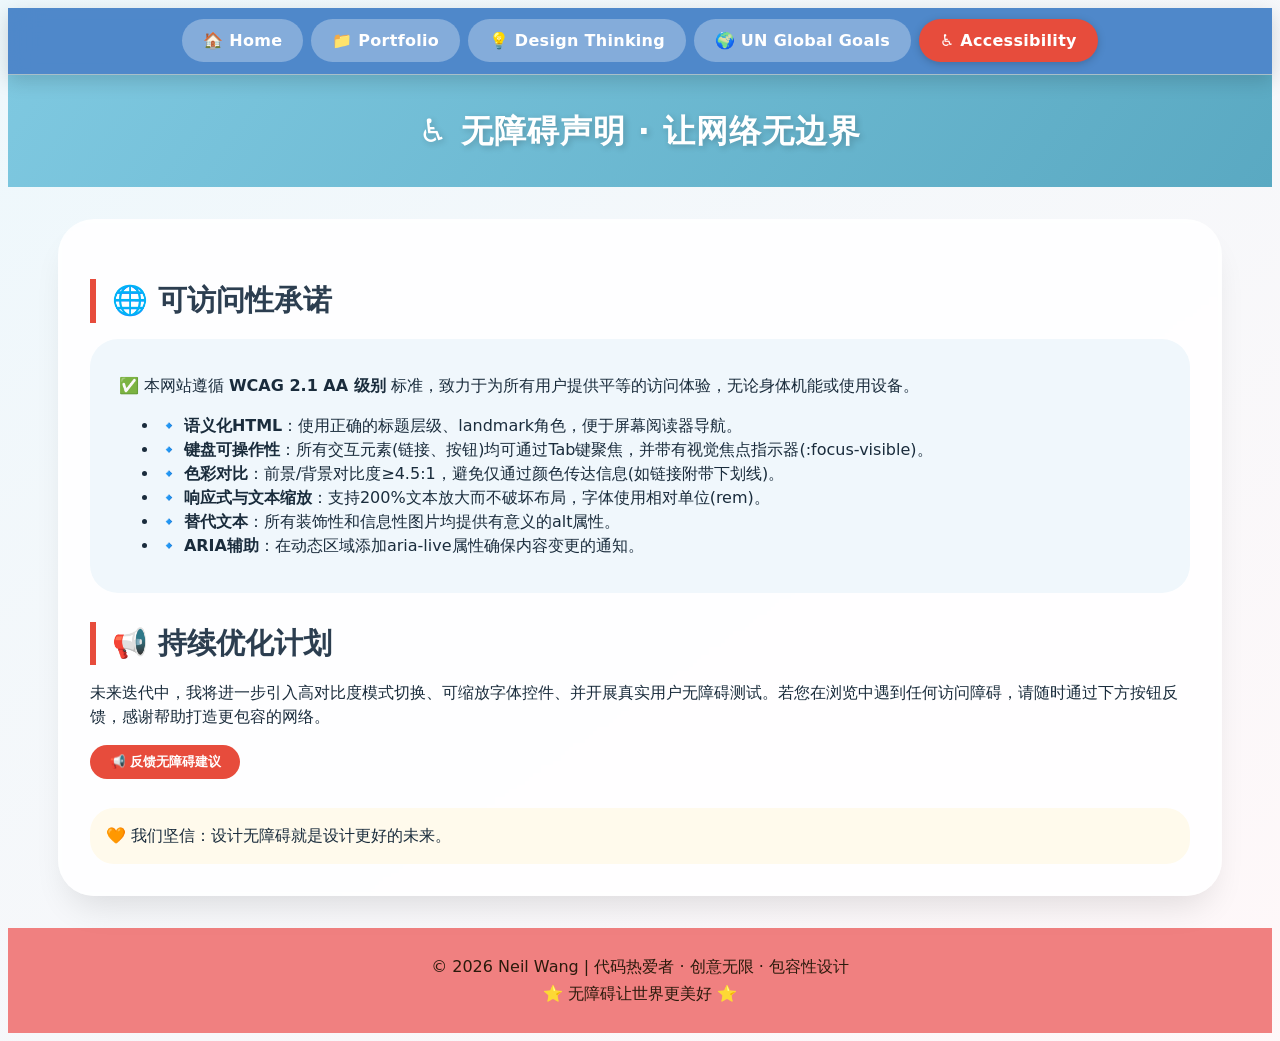
==== accessibility.html @ e58dd46d "music" ====
<!DOCTYPE html>
<html lang="zh-CN">
<head>
    <meta charset="UTF-8">
    <meta name="viewport" content="width=device-width, initial-scale=1.0, user-scalable=yes">
    <title>Neil Wang | 无障碍声明</title>
    <link rel="stylesheet" href="styles/main.css">
    <link rel="icon" type="image/x-icon" href="images/favicon.ico">
</head>
<body>

<nav>
    <ul>
        <li><a href="index.html">🏠 Home</a></li>
        <li><a href="portfolio.html">📁 Portfolio</a></li>
        <li><a href="design.html">💡 Design Thinking</a></li>
        <li><a href="globalgoals.html">🌍 UN Global Goals</a></li>
        <li><a href="accessibility.html" class="active">♿ Accessibility</a></li>
    </ul>
</nav>

<main>
    <div class="page-header">♿ 无障碍声明 · 让网络无边界</div>
    <div class="container">
        <h2 class="section-title">🌐 可访问性承诺</h2>
        <div class="access-list">
            <p>✅ 本网站遵循 <strong>WCAG 2.1 AA 级别</strong> 标准，致力于为所有用户提供平等的访问体验，无论身体机能或使用设备。</p>
            <ul style="margin-top: 0.8rem;">
                <li>🔹 <strong>语义化HTML</strong>：使用正确的标题层级、landmark角色，便于屏幕阅读器导航。</li>
                <li>🔹 <strong>键盘可操作性</strong>：所有交互元素(链接、按钮)均可通过Tab键聚焦，并带有视觉焦点指示器(:focus-visible)。</li>
                <li>🔹 <strong>色彩对比</strong>：前景/背景对比度≥4.5:1，避免仅通过颜色传达信息(如链接附带下划线)。</li>
                <li>🔹 <strong>响应式与文本缩放</strong>：支持200%文本放大而不破坏布局，字体使用相对单位(rem)。</li>
                <li>🔹 <strong>替代文本</strong>：所有装饰性和信息性图片均提供有意义的alt属性。</li>
                <li>🔹 <strong>ARIA辅助</strong>：在动态区域添加aria-live属性确保内容变更的通知。</li>
            </ul>
        </div>
        <h2 class="section-title">📢 持续优化计划</h2>
        <p>未来迭代中，我将进一步引入高对比度模式切换、可缩放字体控件、并开展真实用户无障碍测试。若您在浏览中遇到任何访问障碍，请随时通过下方按钮反馈，感谢帮助打造更包容的网络。</p>
        <button onclick="alert('欢迎反馈无障碍问题: neil.a11y@example.com 💌')">📢 反馈无障碍建议</button>
        <div style="margin-top: 1.8rem; background:#fffaec; border-radius:24px; padding:1rem;">
            🧡 我们坚信：设计无障碍就是设计更好的未来。
        </div>
    </div>
</main>

<footer>
    <p>© 2026 Neil Wang | 代码热爱者 · 创意无限 · 包容性设计</p>
    <div>⭐ 无障碍让世界更美好 ⭐</div>
</footer>
</body>
</html>
---- styles/main.css ----
<style>
/* styles/main.css - 所有页面共享的样式文件 */
* {
    margin: 0;
    padding: 0;
    box-sizing: border-box;
}

body {
    font-family: 'Segoe UI', 'Poppins', system-ui, -apple-system, sans-serif;
    background: linear-gradient(145deg, rgba(135, 206, 235, 0.15) 0%, rgba(255, 182, 193, 0.1) 100%);
    color: #1e2f3e;
    line-height: 1.5;
}


nav {
    position: sticky;
    top: 0;
    z-index: 1000;
    backdrop-filter: blur(12px);
    background: rgba(70, 130, 200, 0.95);
    box-shadow: 0 6px 18px rgba(0, 0, 0, 0.15);
    border-bottom: 1px solid rgba(255, 245, 200, 0.5);
}

nav ul {
    display: flex;
    justify-content: center;
    flex-wrap: wrap;
    gap: 0.5rem;
    list-style: none;
    padding: 0.7rem 1.5rem;
    max-width: 1300px;
    margin: 0 auto;
}

nav ul li a {
    display: inline-block;
    font-weight: 600;
    font-size: 1rem;
    padding: 0.6rem 1.3rem;
    border-radius: 40px;
    text-decoration: none;
    background: rgba(255, 255, 255, 0.3);
    color: white;
    transition: all 0.25s ease;
    letter-spacing: 0.3px;
}

nav ul li a:hover {
    background-color: #e74c3c;
    color: white;
    transform: translateY(-2px);
    box-shadow: 0 6px 14px rgba(231, 76, 60, 0.4);
}

nav ul li a.active {
    background-color: #e74c3c;
    color: white;
    box-shadow: 0 2px 8px rgba(0, 0, 0, 0.2);
}

@media (max-width: 700px) {
    nav ul li a {
        padding: 0.4rem 1rem;
        font-size: 0.85rem;
    }
}


.page-header {
    background: linear-gradient(125deg, #7ec8e0, #5aa9c2);
    padding: 2rem 1rem;
    text-align: center;
    color: white;
    font-size: 2rem;
    font-weight: bold;
    text-shadow: 2px 2px 6px rgba(0, 0, 0, 0.2);
    letter-spacing: 1px;
}

/* 主容器卡片 */
.container {
    max-width: 1100px;
    margin: 2rem auto;
    padding: 2rem;
    background: rgba(255, 255, 255, 0.88);
    backdrop-filter: blur(2px);
    border-radius: 36px;
    box-shadow: 0 20px 35px -12px rgba(0, 0, 0, 0.12);
}

.section-title {
    color: #2c3e50;
    border-left: 6px solid #e74c3c;
    padding-left: 1rem;
    margin: 1.8rem 0 1rem 0;
    font-size: 1.8rem;
}

/* 作品集卡片网格 */
.portfolio-grid {
    display: grid;
    grid-template-columns: repeat(auto-fit, minmax(280px, 1fr));
    gap: 2rem;
    margin: 2rem 0;
}

.card {
    background: white;
    border-radius: 28px;
    overflow: hidden;
    box-shadow: 0 8px 20px rgba(0, 0, 0, 0.1);
    transition: transform 0.2s, box-shadow 0.2s;
}

.card:hover {
    transform: translateY(-8px);
    box-shadow: 0 20px 30px -10px rgba(0, 0, 0, 0.2);
}

.card-img {
    width: 100%;
    height: 180px;
    object-fit: cover;
    background: #b0d4e8;
}

.card-content {
    padding: 1.2rem;
}

.card h3 {
    margin-bottom: 0.5rem;
    color: #e74c3c;
}

/* 设计思考步骤 */
.dt-step {
    background: #fef9e6;
    border-radius: 24px;
    padding: 1.2rem;
    margin-bottom: 1.2rem;
    border-left: 6px solid #e67e22;
}

/* 全球目标高亮 */
.goal-highlight {
    background: linear-gradient(120deg, #d4f1f9, #ffe6e6);
    padding: 1.5rem;
    border-radius: 32px;
    margin: 1rem 0;
}

/* 无障碍声明列表 */
.access-list {
    background: #f0f7fc;
    border-radius: 28px;
    padding: 1.2rem 1.8rem;
}

button, .btn {
    background: #e74c3c;
    color: white;
    border: none;
    padding: 0.5rem 1.2rem;
    border-radius: 60px;
    cursor: pointer;
    font-weight: bold;
    transition: 0.2s;
}

button:hover {
    background: #c0392b;
    transform: scale(0.98);
}

footer {
    background: #ffab91c9;
    background-color: lightcoral;
    text-align: center;
    padding: 1.5rem;
    color: #2c1a0c;
    margin-top: 2rem;
    font-weight: 500;
}

.profile-img-small {
    width: 130px;
    height: 130px;
    border-radius: 50%;
    object-fit: cover;
    float: right;
    margin-left: 20px;
    shape-outside: circle();
}

/* 焦点样式 */
:focus-visible {
    outline: 3px solid #e74c3c;
    outline-offset: 2px;
    border-radius: 6px;
}

@media (prefers-reduced-motion: reduce) {
    * {
        animation-duration: 0.01ms !important;
        scroll-behavior: auto !important;
    }
}

.container, .card, .goal-highlight, .access-list {
    color: #1a2c3c;
}

a {
    color: #c0392b;
    text-decoration: underline;
}

.profile-img-small {
    border: 3px solid white;
    box-shadow: 0 6px 14px rgba(0, 0, 0, 0.1);
}

.dt-step strong {
    color: #c0392b;
}

footer p, footer div {
    margin: 0.2rem;
}

.clearfix::after {
    content: "";
    clear: both;
    display: table;
}

/* 分割线样式 */
.divider {
    width: 80px;
    height: 4px;
    background: linear-gradient(90deg, #e74c3c, #f39c12, #e74c3c);
    margin: 20px auto;
    border-radius: 2px;
}

.divider-long {
    width: 100%;
    height: 2px;
    background: linear-gradient(90deg, transparent, #e74c3c, #f39c12, #e74c3c, transparent);
    margin: 30px 0;
    border-radius: 1px;
}

/* 时间显示区域 */
.time-display-area {
    background: linear-gradient(135deg, #667eea15, #764ba215);
    border-radius: 20px;
    padding: 20px;
    text-align: center;
    margin: 20px 0;
    border: 1px solid rgba(231, 76, 60, 0.2);
}

.current-time {
    font-size: 2.2rem;
    font-weight: bold;
    color: #e74c3c;
    font-family: monospace;
    letter-spacing: 2px;
}

/* 移动端适配 */
@media (max-width: 600px) {
    .container {
        padding: 1.2rem;
        margin: 1rem;
    }
    .profile-img-small {
        width: 90px;
        height: 90px;
        float: none;
        display: block;
        margin: 0 auto 1rem;
    }
    .current-time {
        font-size: 1.5rem;
    }
}

/* styles/main.css - 添加到文件末尾 */

/* ===== 主题切换按钮样式 ===== */
.theme-toggle {
    position: fixed;
    bottom: 100px;
    right: 20px;
    width: 50px;
    height: 50px;
    border-radius: 50%;
    background: #2c3e50;
    color: white;
    border: none;
    cursor: pointer;
    font-size: 24px;
    box-shadow: 0 4px 15px rgba(0, 0, 0, 0.2);
    z-index: 1000;
    transition: all 0.3s ease;
    display: flex;
    align-items: center;
    justify-content: center;
}

.theme-toggle:hover {
    transform: scale(1.1);
    box-shadow: 0 6px 20px rgba(0, 0, 0, 0.3);
}

.theme-toggle:active {
    transform: scale(0.95);
}

/* 移动端适配 */
@media (max-width: 768px) {
    .theme-toggle {
        bottom: 80px;
        right: 15px;
        width: 45px;
        height: 45px;
        font-size: 20px;
    }
}

/* ===== 暗色主题样式 ===== */
/* styles/main.css - 替换暗色主题部分为以下内容 */

/* ===== 暗色主题样式 (柔和不刺眼) ===== */
body.dark-theme {
    background: linear-gradient(145deg, #1e2a3a 0%, #1a2533 100%);
    color: #e8e8e8;
}

/* 头部 */
body.dark-theme .page-header {
    background: linear-gradient(125deg, #2c4a6e, #1e3a5f);
    color: #f0f0f0;
}

/* 主容器 - 半透明深色背景 */
body.dark-theme .container {
    background: rgba(35, 45, 55, 0.92);
    color: #e0e0e0;
}

/* 卡片样式 */
body.dark-theme .card {
    background: #2a3a4a;
    color: #e8e8e8;
    box-shadow: 0 8px 20px rgba(0, 0, 0, 0.25);
}

body.dark-theme .card:hover {
    background: #2f4052;
    box-shadow: 0 12px 28px rgba(0, 0, 0, 0.3);
}

body.dark-theme .card h3 {
    color: #ffaa7a;
}

/* 章节标题 */
body.dark-theme .section-title {
    color: #ffaa7a;
    border-left-color: #ff8c5a;
}

/* 设计思维步骤 */
body.dark-theme .dt-step {
    background: #2a3a48;
    color: #ddd;
    border-left-color: #ff8c5a;
}

body.dark-theme .dt-step strong {
    color: #ffaa7a;
}

/* 全球目标高亮 */
body.dark-theme .goal-highlight {
    background: linear-gradient(120deg, #2a3a48, #253545);
    color: #e0e0e0;
}

body.dark-theme .goal-highlight h2 {
    color: #6abf8a !important;
}

/* 无障碍声明列表 */
body.dark-theme .access-list {
    background: #2a3a48;
    color: #e0e0e0;
}

/* 时间显示区域 */
body.dark-theme .time-display-area {
    background: #2a3a48;
    border-color: #ffaa7a;
}

body.dark-theme .time-display-area h3 {
    color: #ffaa7a !important;
}

body.dark-theme .current-time {
    color: #ffaa7a;
}

body.dark-theme .current-time span {
    color: #aaa !important;
}

/* 按钮样式 */
body.dark-theme button {
    background: #ff7a4a;
}

body.dark-theme button:hover {
    background: #ff9668;
}

body.dark-theme button:first-child {
    background: #ff7a4a;
}

/* 页脚 */
body.dark-theme footer {
    background: #253545;
    color: #ccc;
}

/* 链接样式 */
body.dark-theme a {
    color: #ffaa7a;
}

body.dark-theme a:hover {
    color: #ffcc9a;
}

/* 诗歌区块 */
body.dark-theme .poem {
    background: #2a3a48;
    color: #e0e0e0;
    border-left-color: #ff8c5a;
}

/* 社交链接 */
body.dark-theme .social-links a,
body.dark-theme .family-link a {
    background: #3a4a5a;
    color: #e0e0e0;
}

body.dark-theme .social-links a:hover,
body.dark-theme .family-link a:hover {
    background: #ff7a4a;
    color: white;
}

/* 消息区域 */
body.dark-theme .message-area {
    background: #2a3a48;
    color: #e0e0e0;
    border-left-color: #ffaa7a;
}

/* 模态窗 */
body.dark-theme .modal-content {
    background: #2a3a48;
    color: #e0e0e0;
}

body.dark-theme .modal-content h2 {
    color: #ffaa7a !important;
}

/* 分割线 */
body.dark-theme .divider {
    background: linear-gradient(90deg, #ff7a4a, #ffb87a, #ff7a4a);
}

body.dark-theme .divider-long {
    background: linear-gradient(90deg, transparent, #ff7a4a, #ffb87a, #ff7a4a, transparent);
}

/* 列表样式 */
body.dark-theme ul li,
body.dark-theme ol li {
    color: #ddd;
}

/* 输入框（如果有） */
body.dark-theme input,
body.dark-theme textarea,
body.dark-theme select {
    background: #3a4a5a;
    border: 1px solid #5a6a7a;
    color: #e0e0e0;
}

body.dark-theme input:focus,
body.dark-theme textarea:focus {
    outline-color: #ffaa7a;
}

/* 导航栏在暗色模式下略微调整 */
body.dark-theme nav {
    background: rgba(30, 50, 70, 0.95);
}

body.dark-theme nav ul li a {
    color: #e0e0e0;
    background: rgba(255, 255, 255, 0.15);
}

body.dark-theme nav ul li a:hover {
    background-color: #ff7a4a;
    color: white;
}

body.dark-theme nav ul li a.active {
    background-color: #ff7a4a;
    color: white;
}

/* 过渡动画 - 平滑切换 */
body,
body.dark-theme .container,
body.dark-theme .card,
body.dark-theme button,
body.dark-theme .social-links a,
body.dark-theme .family-link a,
body.dark-theme .dt-step,
body.dark-theme .goal-highlight,
body.dark-theme .access-list,
body.dark-theme .time-display-area,
body.dark-theme .poem,
body.dark-theme .message-area {
    transition: background-color 0.3s ease, color 0.3s ease, border-color 0.3s ease, box-shadow 0.3s ease;
}
/* styles/main.css - 在文件末尾添加音乐播放器样式 */

/* ===== 音乐播放器样式 ===== */
.music-player {
    position: fixed;
    bottom: 20px;
    left: 20px;
    background: rgba(30, 40, 50, 0.95);
    backdrop-filter: blur(10px);
    border-radius: 60px;
    padding: 8px 16px;
    display: flex;
    align-items: center;
    gap: 12px;
    box-shadow: 0 4px 20px rgba(0, 0, 0, 0.2);
    z-index: 1000;
    border: 1px solid rgba(255, 255, 255, 0.2);
    transition: all 0.3s ease;
}

.music-player:hover {
    transform: translateY(-2px);
    box-shadow: 0 8px 25px rgba(0, 0, 0, 0.25);
}

/* 播放器按钮 */
.player-btn {
    background: rgba(255, 255, 255, 0.2);
    border: none;
    width: 36px;
    height: 36px;
    border-radius: 50%;
    cursor: pointer;
    font-size: 18px;
    transition: all 0.2s ease;
    display: flex;
    align-items: center;
    justify-content: center;
    color: white;
}

.player-btn:hover {
    background: #e74c3c;
    transform: scale(1.05);
}

.player-btn:active {
    transform: scale(0.95);
}

/* 歌曲信息 */
.song-info {
    display: flex;
    flex-direction: column;
    min-width: 120px;
}

.song-title {
    font-size: 14px;
    font-weight: bold;
    color: white;
    white-space: nowrap;
    overflow: hidden;
    text-overflow: ellipsis;
    max-width: 150px;
}

.song-artist {
    font-size: 11px;
    color: rgba(255, 255, 255, 0.7);
}

/* 进度条 */
.progress-container {
    width: 150px;
    cursor: pointer;
}

.progress-bar {
    width: 100%;
    height: 4px;
    background: rgba(255, 255, 255, 0.3);
    border-radius: 2px;
    overflow: hidden;
    position: relative;
}

.progress-fill {
    width: 0%;
    height: 100%;
    background: linear-gradient(90deg, #e74c3c, #ff8c69);
    border-radius: 2px;
    transition: width 0.1s linear;
}

.time-info {
    display: flex;
    justify-content: space-between;
    font-size: 10px;
    color: rgba(255, 255, 255, 0.6);
    margin-top: 4px;
}

/* 音量控制 */
.volume-control {
    display: flex;
    align-items: center;
    gap: 6px;
}

.volume-slider {
    width: 60px;
    height: 3px;
    -webkit-appearance: none;
    background: rgba(255, 255, 255, 0.3);
    border-radius: 3px;
    outline: none;
}

.volume-slider::-webkit-slider-thumb {
    -webkit-appearance: none;
    width: 12px;
    height: 12px;
    border-radius: 50%;
    background: #e74c3c;
    cursor: pointer;
}

/* 播放列表下拉 */
.playlist-toggle {
    background: rgba(255, 255, 255, 0.2);
    border: none;
    width: 30px;
    height: 30px;
    border-radius: 50%;
    cursor: pointer;
    font-size: 14px;
    color: white;
    transition: all 0.2s;
}

.playlist-toggle:hover {
    background: #e74c3c;
}

.playlist-dropdown {
    position: absolute;
    bottom: 70px;
    left: 0;
    background: rgba(30, 40, 50, 0.98);
    backdrop-filter: blur(10px);
    border-radius: 16px;
    width: 250px;
    max-height: 300px;
    overflow-y: auto;
    padding: 10px 0;
    box-shadow: 0 8px 25px rgba(0, 0, 0, 0.3);
    border: 1px solid rgba(255, 255, 255, 0.15);
    z-index: 1001;
    display: none;
}

.playlist-dropdown.show {
    display: block;
    animation: fadeInUp 0.2s ease;
}

@keyframes fadeInUp {
    from {
        opacity: 0;
        transform: translateY(10px);
    }
    to {
        opacity: 1;
        transform: translateY(0);
    }
}

.playlist-item {
    padding: 10px 16px;
    cursor: pointer;
    transition: all 0.2s;
    color: #ddd;
    display: flex;
    justify-content: space-between;
    align-items: center;
}

.playlist-item:hover {
    background: rgba(231, 76, 60, 0.3);
}

.playlist-item.active {
    background: rgba(231, 76, 60, 0.5);
    color: #ffaa7a;
}

.playlist-item .playlist-song {
    font-size: 14px;
}

.playlist-item .playlist-artist {
    font-size: 11px;
    color: rgba(255, 255, 255, 0.5);
}

/* 暗色模式下的播放器适配 */
body.dark-theme .music-player {
    background: rgba(25, 35, 45, 0.98);
    border-color: rgba(255, 255, 255, 0.1);
}

/* 移动端适配 */
@media (max-width: 768px) {
    .music-player {
        bottom: 15px;
        left: 15px;
        padding: 6px 12px;
        gap: 8px;
    }
    
    .player-btn {
        width: 30px;
        height: 30px;
        font-size: 14px;
    }
    
    .song-info {
        min-width: 80px;
    }
    
    .song-title {
        font-size: 12px;
        max-width: 100px;
    }
    
    .progress-container {
        width: 100px;
    }
    
    .volume-control {
        display: none;
    }
}

@media (max-width: 550px) {
    .music-player .progress-container {
        display: none;
    }
    .music-player .volume-control {
        display: none;
    }
}

/* styles/main.css - 在文件末尾添加音乐播放器样式 */

/* ===== 音乐播放器样式 ===== */

/* styles/main.css - 简化版音乐播放器（只有静音按钮） */

/* ===== 静音按钮样式 ===== */
.mute-btn {
    position: fixed;
    bottom: 20px;
    left: 20px;
    background: rgba(70, 130, 200, 0.9);
    border: none;
    width: 45px;
    height: 45px;
    border-radius: 50%;
    cursor: pointer;
    font-size: 22px;
    transition: all 0.2s ease;
    display: flex;
    align-items: center;
    justify-content: center;
    color: white;
    box-shadow: 0 4px 12px rgba(0, 0, 0, 0.2);
    z-index: 1000;
}

.mute-btn:hover {
    background: #e74c3c;
    transform: scale(1.08);
    box-shadow: 0 6px 16px rgba(0, 0, 0, 0.25);
}

.mute-btn:active {
    transform: scale(0.95);
}

/* 暗色模式适配 */
body.dark-theme .mute-btn {
    background: rgba(50, 70, 90, 0.95);
}

body.dark-theme .mute-btn:hover {
    background: #e74c3c;
}

/* 移动端适配 */
@media (max-width: 600px) {
    .mute-btn {
        bottom: 15px;
        left: 15px;
        width: 40px;
        height: 40px;
        font-size: 18px;
    }
}
</style>
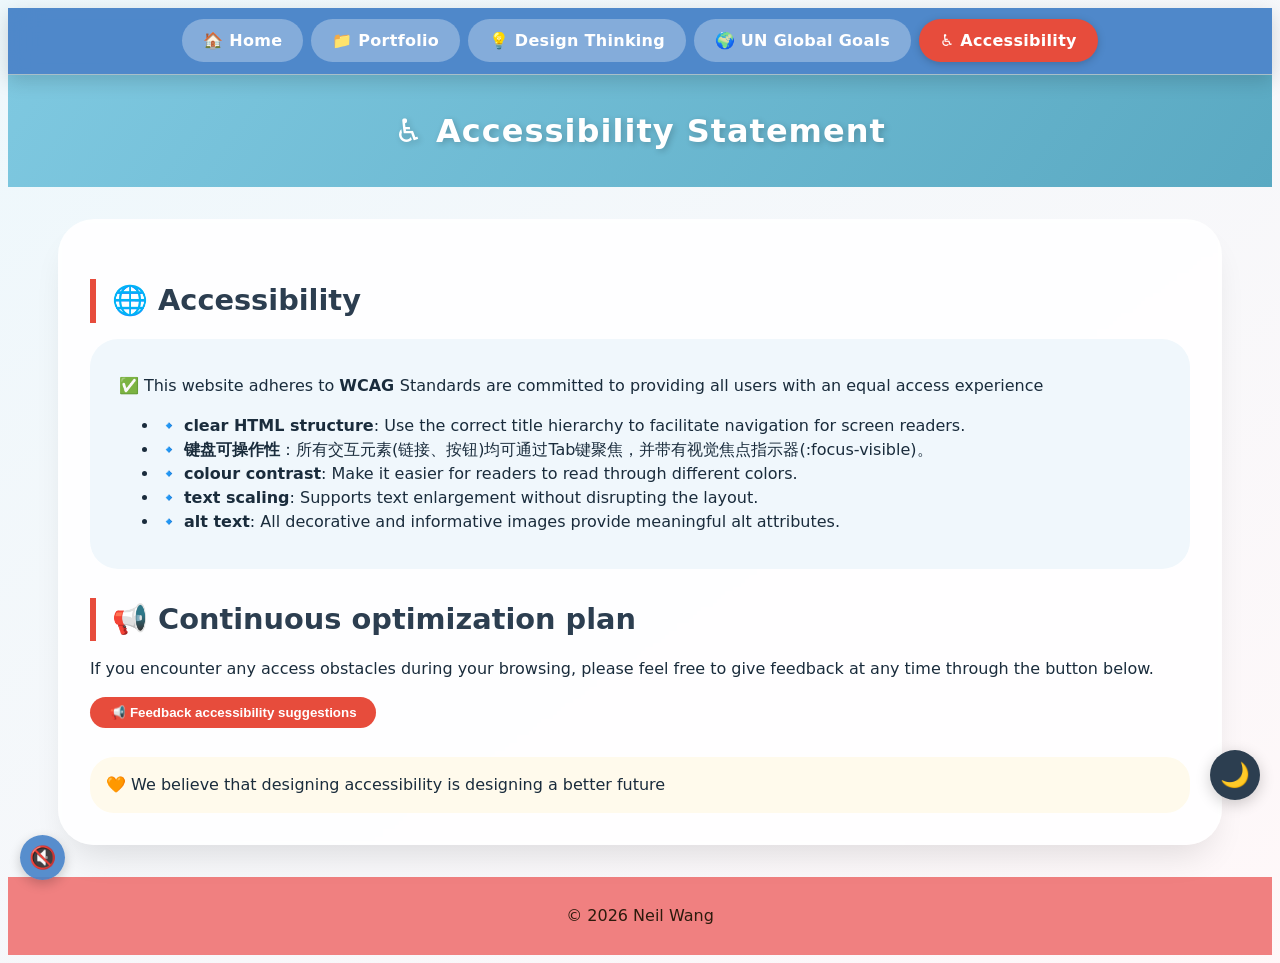
==== commit 012a027f: "2" ====
--- a/accessibility.html
+++ b/accessibility.html
@@ -3,12 +3,12 @@
 <head>
     <meta charset="UTF-8">
     <meta name="viewport" content="width=device-width, initial-scale=1.0, user-scalable=yes">
-    <title>Neil Wang | 无障碍声明</title>
+    <title>Neil Wang | Accessibility Statement</title>
     <link rel="stylesheet" href="styles/main.css">
     <link rel="icon" type="image/x-icon" href="images/favicon.ico">
 </head>
 <body>
-
+<script src="scripts/main.js"></script>
 <nav>
     <ul>
         <li><a href="index.html">🏠 Home</a></li>
@@ -20,32 +20,30 @@
 </nav>
 
 <main>
-    <div class="page-header">♿ 无障碍声明 · 让网络无边界</div>
+    <div class="page-header">♿ Accessibility Statement</div>
     <div class="container">
-        <h2 class="section-title">🌐 可访问性承诺</h2>
+        <h2 class="section-title">🌐 Accessibility</h2>
         <div class="access-list">
-            <p>✅ 本网站遵循 <strong>WCAG 2.1 AA 级别</strong> 标准，致力于为所有用户提供平等的访问体验，无论身体机能或使用设备。</p>
+            <p>✅ This website adheres to <strong>WCAG </strong> Standards are committed to providing all users with an equal access experience</p>
             <ul style="margin-top: 0.8rem;">
-                <li>🔹 <strong>语义化HTML</strong>：使用正确的标题层级、landmark角色，便于屏幕阅读器导航。</li>
+                <li>🔹 <strong>clear HTML structure</strong>: Use the correct title hierarchy to facilitate navigation for screen readers.</li>
                 <li>🔹 <strong>键盘可操作性</strong>：所有交互元素(链接、按钮)均可通过Tab键聚焦，并带有视觉焦点指示器(:focus-visible)。</li>
-                <li>🔹 <strong>色彩对比</strong>：前景/背景对比度≥4.5:1，避免仅通过颜色传达信息(如链接附带下划线)。</li>
-                <li>🔹 <strong>响应式与文本缩放</strong>：支持200%文本放大而不破坏布局，字体使用相对单位(rem)。</li>
-                <li>🔹 <strong>替代文本</strong>：所有装饰性和信息性图片均提供有意义的alt属性。</li>
-                <li>🔹 <strong>ARIA辅助</strong>：在动态区域添加aria-live属性确保内容变更的通知。</li>
+                <li>🔹 <strong>colour contrast</strong>: Make it easier for readers to read through different colors.</li>
+                <li>🔹 <strong>text scaling</strong>: Supports text enlargement without disrupting the layout.</li>
+                <li>🔹 <strong>alt text</strong>: All decorative and informative images provide meaningful alt attributes.</li>
             </ul>
         </div>
-        <h2 class="section-title">📢 持续优化计划</h2>
-        <p>未来迭代中，我将进一步引入高对比度模式切换、可缩放字体控件、并开展真实用户无障碍测试。若您在浏览中遇到任何访问障碍，请随时通过下方按钮反馈，感谢帮助打造更包容的网络。</p>
-        <button onclick="alert('欢迎反馈无障碍问题: neil.a11y@example.com 💌')">📢 反馈无障碍建议</button>
+        <h2 class="section-title">📢 Continuous optimization plan</h2>
+        <p>If you encounter any access obstacles during your browsing, please feel free to give feedback at any time through the button below.</p>
+        <button onclick="alert('Welcome to provide feedback on accessibility issues: neil_wang0312@163.com 💌')">📢 Feedback accessibility suggestions</button>
         <div style="margin-top: 1.8rem; background:#fffaec; border-radius:24px; padding:1rem;">
-            🧡 我们坚信：设计无障碍就是设计更好的未来。
+            🧡 We believe that designing accessibility is designing a better future
         </div>
     </div>
 </main>
 
 <footer>
-    <p>© 2026 Neil Wang | 代码热爱者 · 创意无限 · 包容性设计</p>
-    <div>⭐ 无障碍让世界更美好 ⭐</div>
+    <p>© 2026 Neil Wang </p>
 </footer>
 </body>
 </html>
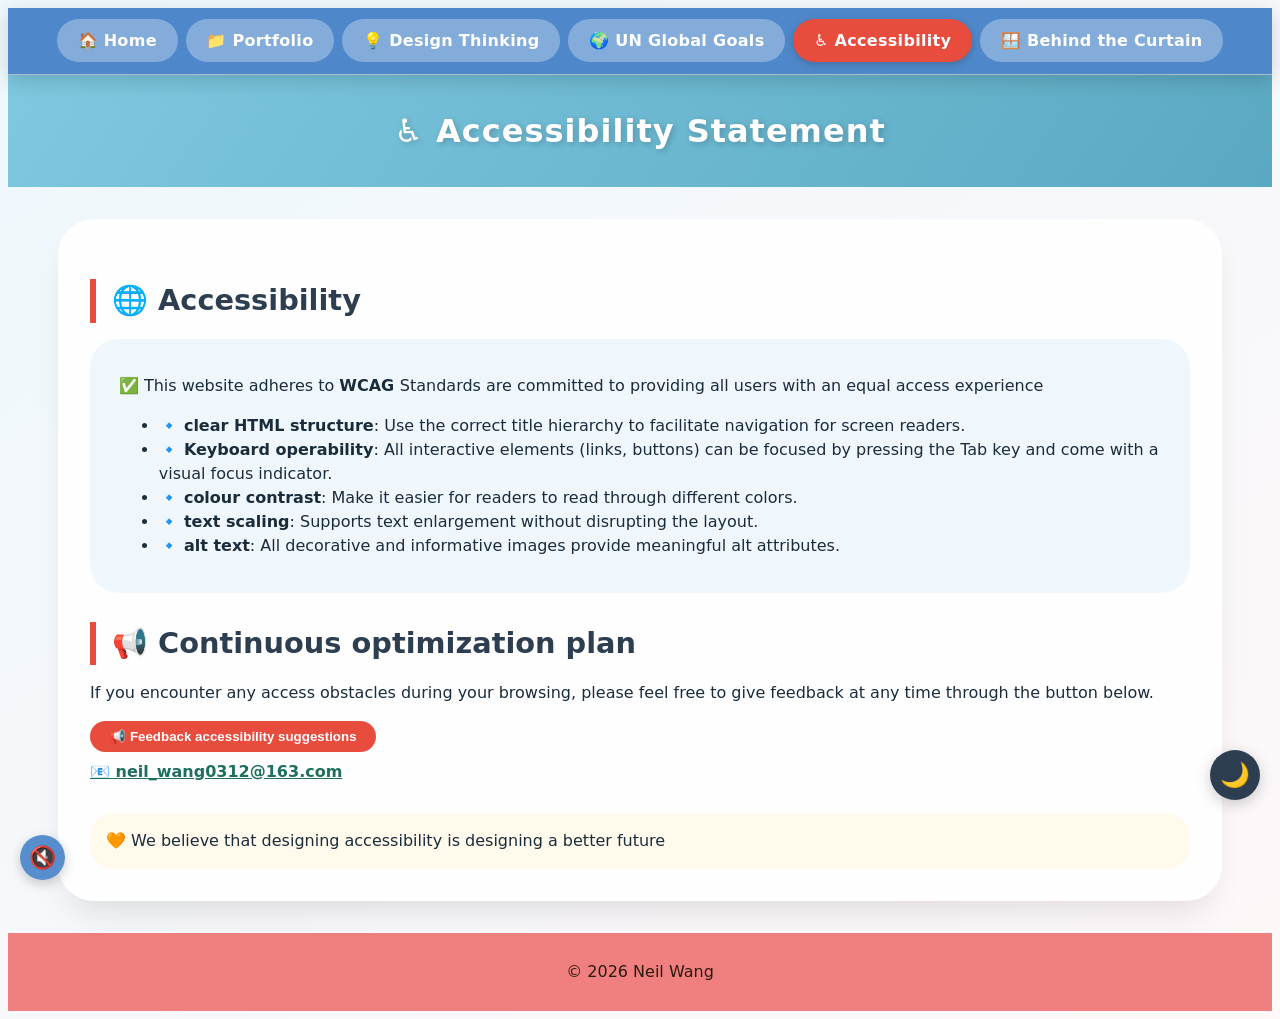
==== commit 2d40526f: "curtain" ====
--- a/accessibility.html
+++ b/accessibility.html
@@ -16,6 +16,7 @@
         <li><a href="design.html">💡 Design Thinking</a></li>
         <li><a href="globalgoals.html">🌍 UN Global Goals</a></li>
         <li><a href="accessibility.html" class="active">♿ Accessibility</a></li>
+         <li><a href="curtain.html">🪟 Behind the Curtain</a></li>
     </ul>
 </nav>
 
@@ -27,7 +28,7 @@
             <p>✅ This website adheres to <strong>WCAG </strong> Standards are committed to providing all users with an equal access experience</p>
             <ul style="margin-top: 0.8rem;">
                 <li>🔹 <strong>clear HTML structure</strong>: Use the correct title hierarchy to facilitate navigation for screen readers.</li>
-                <li>🔹 <strong>键盘可操作性</strong>：所有交互元素(链接、按钮)均可通过Tab键聚焦，并带有视觉焦点指示器(:focus-visible)。</li>
+                <li>🔹 <strong>Keyboard operability</strong>: All interactive elements (links, buttons) can be focused by pressing the Tab key and come with a visual focus indicator.</li>
                 <li>🔹 <strong>colour contrast</strong>: Make it easier for readers to read through different colors.</li>
                 <li>🔹 <strong>text scaling</strong>: Supports text enlargement without disrupting the layout.</li>
                 <li>🔹 <strong>alt text</strong>: All decorative and informative images provide meaningful alt attributes.</li>
@@ -36,7 +37,15 @@
         <h2 class="section-title">📢 Continuous optimization plan</h2>
         <p>If you encounter any access obstacles during your browsing, please feel free to give feedback at any time through the button below.</p>
         <button onclick="alert('Welcome to provide feedback on accessibility issues: neil_wang0312@163.com 💌')">📢 Feedback accessibility suggestions</button>
-        <div style="margin-top: 1.8rem; background:#fffaec; border-radius:24px; padding:1rem;">
+        <a href="mailto:neil_wang0312@163.com?subject=suggestions"
+        style="
+     display: block;
+     margin-top: 8px;
+     color:#1e6f5c;
+     font-weight:bold;">
+         📧 neil_wang0312@163.com
+        </a>
+        <div class="access-footer" style="margin-top: 1.8rem; background:#fffaec; border-radius:24px; padding:1rem;">
             🧡 We believe that designing accessibility is designing a better future
         </div>
     </div>
--- a/styles/main.css
+++ b/styles/main.css
@@ -148,6 +148,13 @@
 /* 全球目标高亮 */
 .goal-highlight {
     background: linear-gradient(120deg, #d4f1f9, #ffe6e6);
+    padding: 1.5rem;
+    border-radius: 32px;
+    margin: 1rem 0;
+}
+
+.goal-highlight1 {
+    background: linear-gradient(120deg, #2dec3a, #26dcf4);
     padding: 1.5rem;
     border-radius: 32px;
     margin: 1rem 0;
@@ -763,6 +770,26 @@
     border-color: rgba(255, 255, 255, 0.1);
 }
 
+/* 暗色模式邮箱链接变色 */
+body.dark-theme a[href^="mailto"] {
+    color: #ffaa7a !important;
+}
+
+body.dark-theme a[href^="mailto"]:hover {
+    color: #ffcc9a !important;
+}
+
+/* 暗色模式下无障碍声明区块变色 */
+body.dark-theme .access-footer {
+    background: #2a3a48 !important;
+    color: #e0e0e0 !important;
+    border: 1px solid rgba(255, 170, 122, 0.3);
+}
+
+body.dark-theme .access-footer:hover {
+    background: #2f4052 !important;
+}
+
 /* 移动端适配 */
 @media (max-width: 768px) {
     .music-player {
